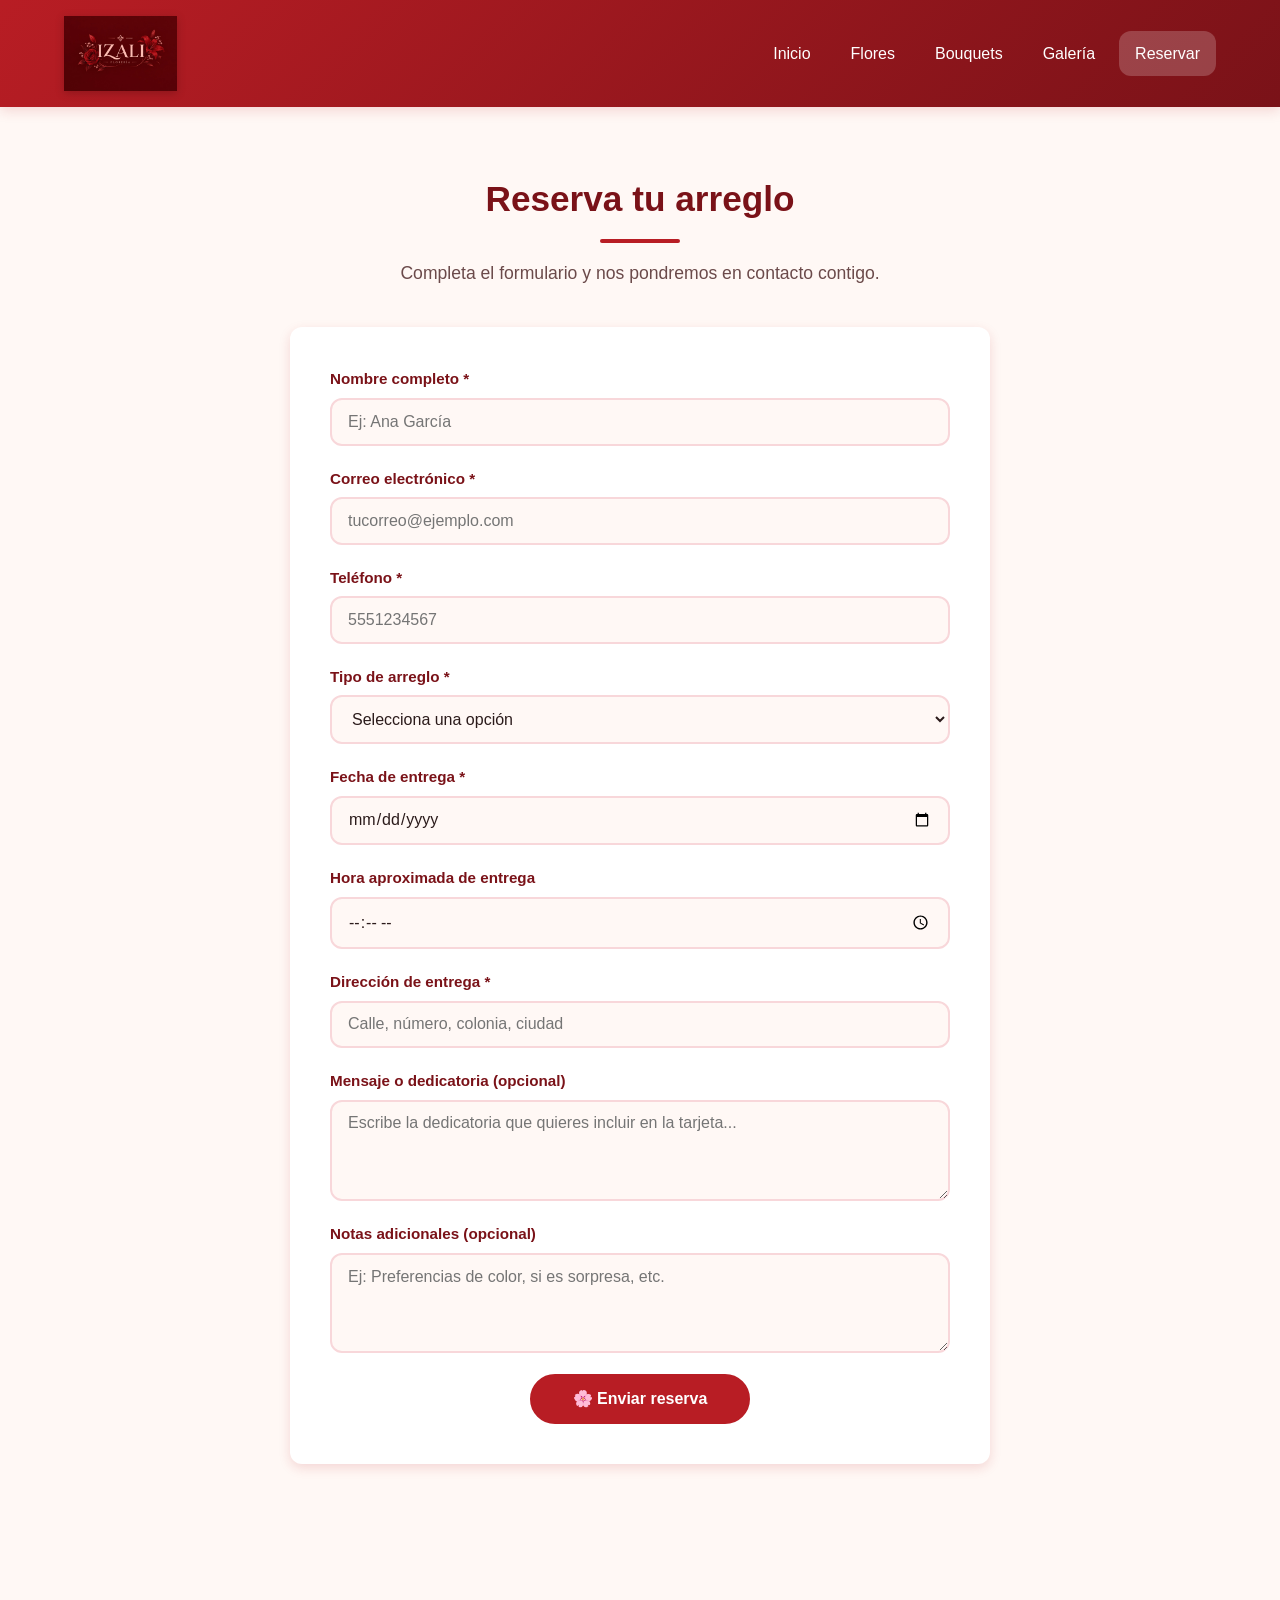
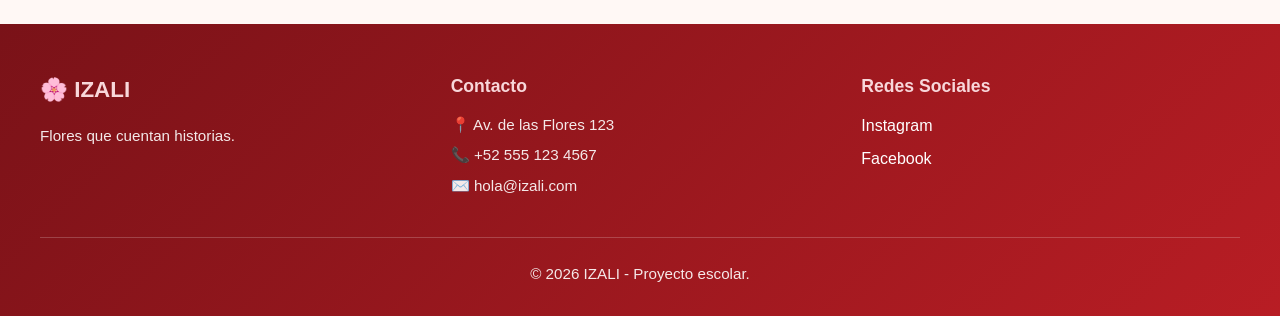
==== reservar.html @ ff6a29dd "Add files via upload" ====
<!DOCTYPE html>
<html lang="es">
<head>
    <meta charset="UTF-8">
    <meta name="viewport" content="width=device-width, initial-scale=1.0">
    <title>Reservar - IZALI</title>
    <link rel="stylesheet" href="css/estilos.css">
</head>
<body>
    <header class="header">
        <div class="contenedor-header">
            <a href="index.html" class="logo">
                <img src="img/logo.png.jpeg" alt="IZALI Florería" class="logo-img">
            </a>
            <button class="menu-toggle" id="menuToggle" aria-label="Abrir menú">☰</button>
            <nav class="nav" id="nav">
                <ul>
                    <li><a href="index.html">Inicio</a></li>
                    <li><a href="flores.html">Flores</a></li>
                    <li><a href="bouquets.html">Bouquets</a></li>
                    <li><a href="galeria.html">Galería</a></li>
                    <li><a href="reservar.html" class="activo">Reservar</a></li>
                </ul>
            </nav>
        </div>
    </header>

    <section class="seccion">
        <h1 class="titulo-seccion">Reserva tu arreglo</h1>
        <p class="subtitulo">Completa el formulario y nos pondremos en contacto contigo.</p>

        <!-- FORMULARIO CON FORMSUBMIT (AJAX) -->
        <form 
            class="formulario" 
            id="formReserva" 
            action="https://formsubmit.co/izaliflor@gmail.com" 
            method="POST" 
            novalidate>

            <!-- ⚙️ CONFIGURACIÓN DE FORMSUBMIT -->
            <input type="hidden" name="_subject" value="🌸 Nueva reserva de IZALI">
            <input type="hidden" name="_captcha" value="false">
            <input type="hidden" name="_template" value="table">
            <input type="hidden" name="_replyto" value="email">
            <input type="text" name="_honey" style="display:none">

            <div class="campo">
                <label for="nombre">Nombre completo *</label>
                <input type="text" id="nombre" name="nombre" required placeholder="Ej: Ana García">
            </div>

            <div class="campo">
                <label for="email">Correo electrónico *</label>
                <input type="email" id="email" name="email" required placeholder="tucorreo@ejemplo.com">
            </div>

            <div class="campo">
                <label for="telefono">Teléfono *</label>
                <input type="tel" id="telefono" name="telefono" required placeholder="5551234567">
            </div>

            <div class="campo">
                <label for="tipo">Tipo de arreglo *</label>
                <select id="tipo" name="tipo" required>
                    <option value="">Selecciona una opción</option>
                    <option value="Bouquet Romance">Bouquet Romance</option>
                    <option value="Bouquet Primaveral">Bouquet Primaveral</option>
                    <option value="Bouquet Alegría">Bouquet Alegría</option>
                    <option value="Bouquet Elegante">Bouquet Elegante</option>
                    <option value="Bouquet Amistad">Bouquet Amistad</option>
                    <option value="Bouquet Premium IZALI">Bouquet Premium IZALI</option>
                    <option value="Arreglo personalizado">Arreglo personalizado</option>
                </select>
            </div>

            <div class="campo">
                <label for="fecha">Fecha de entrega *</label>
                <input type="date" id="fecha" name="fecha" required>
            </div>

            <div class="campo">
                <label for="hora">Hora aproximada de entrega</label>
                <input type="time" id="hora" name="hora">
            </div>

            <div class="campo">
                <label for="direccion">Dirección de entrega *</label>
                <input type="text" id="direccion" name="direccion" required placeholder="Calle, número, colonia, ciudad">
            </div>

            <div class="campo">
                <label for="mensaje">Mensaje o dedicatoria (opcional)</label>
                <textarea id="mensaje" name="mensaje" rows="4" placeholder="Escribe la dedicatoria que quieres incluir en la tarjeta..."></textarea>
            </div>

            <div class="campo">
                <label for="notas">Notas adicionales (opcional)</label>
                <textarea id="notas" name="notas" rows="3" placeholder="Ej: Preferencias de color, si es sorpresa, etc."></textarea>
            </div>

            <button type="submit" class="btn btn-primario" style="align-self: center; min-width: 220px;" id="btnEnviar">
                🌸 Enviar reserva
            </button>

            <!-- Mensaje de éxito que aparece sin salir de la página -->
            <div id="mensajeExito" class="mensaje-exito" style="display:none;">
                <h3>¡Gracias por tu reserva! 🌷</h3>
                <p>Hemos recibido tu pedido. Te contactaremos pronto para confirmar.</p>
            </div>

            <!-- Mensaje de error -->
            <div id="mensajeError" class="mensaje-error" style="display:none;">
                <h3>⚠️ Ups, algo salió mal</h3>
                <p>Por favor intenta de nuevo o contáctanos por WhatsApp.</p>
            </div>
        </form>
    </section>

    <footer class="footer">
        <div class="footer-contenido">
            <div><h3>🌸 IZALI</h3><p>Flores que cuentan historias.</p></div>
            <div>
                <h4>Contacto</h4>
                <p>📍 Av. de las Flores 123</p>
                <p>📞 +52 555 123 4567</p>
                <p>✉️ hola@izali.com</p>
            </div>
            <div>
                <h4>Redes Sociales</h4>
                <ul class="redes">
                    <li>
                        <a href="https://www.instagram.com/izali.fl?mdxt=MWFzYnc0ajNnMmxjNQ%3D%3D&utm_source=qr" 
                           target="_blank" rel="noopener noreferrer">
                             Instagram
                        </a>
                    </li>
                    <li>
                        <a href="https://www.facebook.com/share/1CXx3NkuYP/?mibextid=wwXIfr" 
                           target="_blank" rel="noopener noreferrer">
                             Facebook
                        </a>
                    </li>
                </ul>
            </div>
        </div>
        <p class="copyright">© 2026 IZALI - Proyecto escolar.</p>
    </footer>

    <script src="js/script.js"></script>
</body>
</html>
---- css/estilos.css ----
/* ============================================
   IZALI - Florería | Estilos principales
   Paleta: Tonos rojos
   ============================================ */

/* ---------- Variables de color ---------- */
:root {
    --rojo-principal: #b81d24;
    --rojo-oscuro: #7a1218;
    --rojo-claro: #e63946;
    --rojo-suave: #fde8e8;
    --rosa-pastel: #f8d7da;
    --crema: #fff8f5;
    --texto-oscuro: #2b1b1b;
    --texto-claro: #6b4a4a;
    --blanco: #ffffff;
    --sombra: 0 4px 12px rgba(184, 29, 36, 0.15);
    --sombra-hover: 0 8px 20px rgba(184, 29, 36, 0.25);
    --radio: 12px;
    --transicion: all 0.3s ease;
}

/* ---------- Reset básico ---------- */
* {
    margin: 0;
    padding: 0;
    box-sizing: border-box;
}

html {
    scroll-behavior: smooth;
}

body {
    font-family: 'Segoe UI', Tahoma, Geneva, Verdana, sans-serif;
    background-color: var(--crema);
    color: var(--texto-oscuro);
    line-height: 1.6;
    font-size: 16px;
}

img {
    max-width: 100%;
    display: block;
}

a {
    color: var(--rojo-principal);
    text-decoration: none;
    transition: var(--transicion);
}

a:hover {
    color: var(--rojo-oscuro);
}

/* ---------- Encabezado / Navegación ---------- */
.header {
    background: linear-gradient(135deg, var(--rojo-principal), var(--rojo-oscuro));
    box-shadow: var(--sombra);
    position: sticky;
    top: 0;
    z-index: 1000;
}

.contenedor-header {
    max-width: 1200px;
    margin: 0 auto;
    padding: 1rem 1.5rem;
    display: flex;
    justify-content: space-between;
    align-items: center;
    flex-wrap: wrap;
}

/* Logo con imagen */
.logo-img {
    height: 75px;      /* ← antes 55, ahora 75 */
    width: auto;
    display: block;
    transition: all 0.3s ease;
    filter: drop-shadow(0 2px 4px rgba(0, 0, 0, 0.2));
}

.logo {
    display: flex;
    align-items: center;
    padding: 0;
    margin: 0;
}

.logo:hover .logo-img {
    transform: scale(1.05);
}

.nav ul {
    list-style: none;
    display: flex;
    gap: 0.5rem;
    flex-wrap: wrap;
}

.nav a {
    color: var(--blanco);
    padding: 0.6rem 1rem;
    border-radius: var(--radio);
    font-weight: 500;
    display: block;
    transition: var(--transicion);
}

.nav a:hover,
.nav a.activo {
    background-color: rgba(255, 255, 255, 0.2);
    color: var(--blanco);
}

/* Botón hamburguesa (móvil) */
.menu-toggle {
    display: none;
    background: none;
    border: none;
    color: var(--blanco);
    font-size: 1.8rem;
    cursor: pointer;
    padding: 0.3rem 0.6rem;
    border-radius: var(--radio);
}

.menu-toggle:hover {
    background-color: rgba(255, 255, 255, 0.15);
}

/* ---------- Hero (portada) ---------- */
.hero {
    background: linear-gradient(rgba(122, 18, 24, 0.75), rgba(184, 29, 36, 0.75)),
                url('https://images.unsplash.com/photo-1490750967868-88aa4486c946?w=1600') center/cover;
    color: var(--blanco);
    padding: 6rem 1.5rem;
    text-align: center;
}

.hero-contenido {
    max-width: 800px;
    margin: 0 auto;
}

.hero h1 {
    font-size: 3rem;
    margin-bottom: 1rem;
    text-shadow: 2px 2px 6px rgba(0, 0, 0, 0.4);
}

.hero h1 span {
    color: var(--rosa-pastel);
    font-style: italic;
}

.hero p {
    font-size: 1.15rem;
    margin-bottom: 2rem;
    text-shadow: 1px 1px 4px rgba(0, 0, 0, 0.4);
}

.hero-botones {
    display: flex;
    gap: 1rem;
    justify-content: center;
    flex-wrap: wrap;
}

/* ---------- Botones ---------- */
.btn {
    display: inline-block;
    padding: 0.85rem 2rem;
    border-radius: 50px;
    font-weight: 600;
    font-size: 1rem;
    cursor: pointer;
    border: 2px solid transparent;
    transition: var(--transicion);
    text-align: center;
}

.btn-primario {
    background-color: var(--rojo-principal);
    color: var(--blanco);
    border-color: var(--rojo-principal);
}

.btn-primario:hover {
    background-color: var(--rojo-oscuro);
    border-color: var(--rojo-oscuro);
    color: var(--blanco);
    transform: translateY(-2px);
    box-shadow: var(--sombra-hover);
}

.btn-secundario {
    background-color: transparent;
    color: var(--blanco);
    border-color: var(--blanco);
}

.btn-secundario:hover {
    background-color: var(--blanco);
    color: var(--rojo-principal);
    transform: translateY(-2px);
}

.btn-pequeno {
    padding: 0.5rem 1.3rem;
    font-size: 0.9rem;
}

.centrado {
    text-align: center;
    margin-top: 2rem;
}

/* ---------- Secciones ---------- */
.seccion {
    max-width: 1200px;
    margin: 0 auto;
    padding: 4rem 1.5rem;
}

.seccion-fondo {
    background-color: var(--rojo-suave);
    max-width: 100%;
    border-radius: 0;
}

.titulo-seccion {
    text-align: center;
    color: var(--rojo-oscuro);
    font-size: 2.2rem;
    margin-bottom: 1rem;
    position: relative;
    padding-bottom: 1rem;
}

.titulo-seccion::after {
    content: '';
    position: absolute;
    bottom: 0;
    left: 50%;
    transform: translateX(-50%);
    width: 80px;
    height: 4px;
    background-color: var(--rojo-principal);
    border-radius: 2px;
}

.subtitulo {
    text-align: center;
    color: var(--texto-claro);
    font-size: 1.1rem;
    margin-bottom: 2.5rem;
}

.subtitulo-video {
    text-align: center;
    color: var(--rojo-oscuro);
    font-size: 1.5rem;
    margin: 2rem 0 1rem;
}

/* ---------- Sobre nosotros ---------- */
.sobre-nosotros {
    display: grid;
    grid-template-columns: 1fr 1fr;
    gap: 2.5rem;
    align-items: center;
    margin-top: 2rem;
}

.sobre-nosotros h3 {
    color: var(--rojo-principal);
    margin: 1.2rem 0 0.5rem;
    font-size: 1.3rem;
}

.sobre-nosotros h3:first-child {
    margin-top: 0;
}

.sobre-nosotros img {
    border-radius: var(--radio);
    box-shadow: var(--sombra);
    width: 100%;
    height: 100%;
    object-fit: cover;
}

/* ---------- Tarjetas de servicios ---------- */
.tarjetas {
    display: grid;
    grid-template-columns: repeat(auto-fit, minmax(230px, 1fr));
    gap: 1.5rem;
    margin-top: 2rem;
}

.tarjeta {
    background-color: var(--blanco);
    padding: 2rem 1.5rem;
    border-radius: var(--radio);
    box-shadow: var(--sombra);
    text-align: center;
    transition: var(--transicion);
    border-top: 4px solid var(--rojo-principal);
}

.tarjeta:hover {
    transform: translateY(-6px);
    box-shadow: var(--sombra-hover);
}

.tarjeta-icono {
    font-size: 2.5rem;
    margin-bottom: 1rem;
}

.tarjeta h3 {
    color: var(--rojo-oscuro);
    margin-bottom: 0.5rem;
    font-size: 1.15rem;
}

.tarjeta p {
    color: var(--texto-claro);
    font-size: 0.95rem;
}

/* ---------- Grid de flores (index) ---------- */
.grid-flores {
    display: grid;
    grid-template-columns: repeat(auto-fit, minmax(260px, 1fr));
    gap: 2rem;
    margin-top: 2rem;
}

.flor-card {
    background-color: var(--blanco);
    border-radius: var(--radio);
    overflow: hidden;
    box-shadow: var(--sombra);
    transition: var(--transicion);
}

.flor-card:hover {
    transform: translateY(-6px);
    box-shadow: var(--sombra-hover);
}

.flor-card img {
    width: 100%;
    height: 220px;
    object-fit: cover;
}

.flor-info {
    padding: 1.2rem;
}

.flor-info h3 {
    color: var(--rojo-principal);
    margin-bottom: 0.5rem;
}

.flor-info p {
    color: var(--texto-claro);
    font-size: 0.95rem;
}

/* ---------- Lista detallada de flores ---------- */
.lista-flores {
    display: flex;
    flex-direction: column;
    gap: 2.5rem;
    margin-top: 2rem;
}

.flor-detalle {
    display: grid;
    grid-template-columns: 1fr 1.3fr;
    gap: 2rem;
    background-color: var(--blanco);
    border-radius: var(--radio);
    overflow: hidden;
    box-shadow: var(--sombra);
    transition: var(--transicion);
}

.flor-detalle:hover {
    box-shadow: var(--sombra-hover);
}

.flor-detalle:nth-child(even) {
    direction: rtl;
}

.flor-detalle:nth-child(even) .flor-texto {
    direction: ltr;
}

.flor-imagen img {
    width: 100%;
    height: 100%;
    min-height: 300px;
    object-fit: cover;
}

.flor-texto {
    padding: 2rem;
}

.flor-texto h2 {
    color: var(--rojo-oscuro);
    margin-bottom: 1rem;
    font-size: 1.6rem;
}

.flor-texto p {
    margin-bottom: 0.6rem;
    color: var(--texto-oscuro);
}

.flor-texto strong {
    color: var(--rojo-principal);
}

.flor-texto .btn {
    margin-top: 1rem;
}

/* ---------- Bouquets ---------- */
.grid-bouquets {
    display: grid;
    grid-template-columns: repeat(auto-fit, minmax(280px, 1fr));
    gap: 2rem;
    margin-top: 2rem;
}

.bouquet-card {
    background-color: var(--blanco);
    border-radius: var(--radio);
    overflow: hidden;
    box-shadow: var(--sombra);
    transition: var(--transicion);
    display: flex;
    flex-direction: column;
}

.bouquet-card:hover {
    transform: translateY(-6px);
    box-shadow: var(--sombra-hover);
}

.bouquet-card img {
    width: 100%;
    height: 260px;
    object-fit: cover;
}

.bouquet-info {
    padding: 1.5rem;
    display: flex;
    flex-direction: column;
    flex: 1;
}

.bouquet-info h3 {
    color: var(--rojo-principal);
    margin-bottom: 0.5rem;
}

.precio {
    color: var(--rojo-oscuro);
    font-size: 1.3rem;
    font-weight: bold;
    margin-bottom: 0.8rem;
}

.bouquet-info p {
    color: var(--texto-claro);
    margin-bottom: 0.6rem;
    font-size: 0.95rem;
}

.bouquet-info small {
    display: block;
    margin-bottom: 1rem;
    color: var(--texto-oscuro);
}

.bouquet-info .btn {
    margin-top: auto;
    align-self: flex-start;
}

/* ---------- Galería ---------- */
.video-contenedor {
    max-width: 900px;
    margin: 0 auto 3rem;
    background-color: var(--blanco);
    padding: 1.5rem;
    border-radius: var(--radio);
    box-shadow: var(--sombra);
}

.video-contenedor video {
    border-radius: var(--radio);
    margin-bottom: 0.5rem;
}

.nota {
    text-align: center;
    color: var(--texto-claro);
    font-size: 0.85rem;
    font-style: italic;
}

.nota code {
    background-color: var(--rojo-suave);
    padding: 0.2rem 0.4rem;
    border-radius: 4px;
    color: var(--rojo-oscuro);
    font-family: 'Courier New', monospace;
}

.galeria {
    display: grid;
    grid-template-columns: repeat(auto-fit, minmax(200px, 1fr));
    gap: 1rem;
    margin-top: 1.5rem;
}

.galeria img {
    width: 100%;
    height: 200px;
    object-fit: cover;
    border-radius: var(--radio);
    cursor: pointer;
    transition: var(--transicion);
    box-shadow: var(--sombra);
}

.galeria img:hover {
    transform: scale(1.04);
    box-shadow: var(--sombra-hover);
}

/* Lightbox */
.lightbox {
    display: none;
    position: fixed;
    z-index: 2000;
    left: 0;
    top: 0;
    width: 100%;
    height: 100%;
    background-color: rgba(0, 0, 0, 0.9);
    justify-content: center;
    align-items: center;
    padding: 2rem;
}

.lightbox.activo {
    display: flex;
}

.lightbox img {
    max-width: 90%;
    max-height: 90vh;
    border-radius: var(--radio);
    box-shadow: 0 0 30px rgba(255, 255, 255, 0.3);
}

.cerrar-lightbox {
    position: absolute;
    top: 20px;
    right: 40px;
    color: var(--blanco);
    font-size: 3rem;
    font-weight: bold;
    cursor: pointer;
    transition: var(--transicion);
}

.cerrar-lightbox:hover {
    color: var(--rojo-claro);
}

/* ---------- Formulario ---------- */
.formulario {
    max-width: 700px;
    margin: 2rem auto;
    background-color: var(--blanco);
    padding: 2.5rem;
    border-radius: var(--radio);
    box-shadow: var(--sombra);
    display: flex;
    flex-direction: column;
    gap: 1.3rem;
}

.campo {
    display: flex;
    flex-direction: column;
    gap: 0.4rem;
}

.campo label {
    color: var(--rojo-oscuro);
    font-weight: 600;
    font-size: 0.95rem;
}

.campo input,
.campo select,
.campo textarea {
    padding: 0.8rem 1rem;
    border: 2px solid var(--rosa-pastel);
    border-radius: var(--radio);
    font-size: 1rem;
    font-family: inherit;
    background-color: var(--crema);
    color: var(--texto-oscuro);
    transition: var(--transicion);
}

.campo input:focus,
.campo select:focus,
.campo textarea:focus {
    outline: none;
    border-color: var(--rojo-principal);
    background-color: var(--blanco);
    box-shadow: 0 0 0 3px rgba(184, 29, 36, 0.15);
}

.campo textarea {
    resize: vertical;
    min-height: 100px;
}

.campo small {
    color: var(--texto-claro);
    font-size: 0.85rem;
}

/* Mensaje de éxito */
.mensaje-exito {
    display: none;
    background-color: #d4edda;
    color: #155724;
    padding: 1rem 1.5rem;
    border-radius: var(--radio);
    border-left: 5px solid #28a745;
    margin-top: 1rem;
    text-align: center;
}

.mensaje-exito.activo {
    display: block;
}

/* ---------- Pie de página ---------- */
.footer {
    background: linear-gradient(135deg, var(--rojo-oscuro), var(--rojo-principal));
    color: var(--blanco);
    padding: 3rem 1.5rem 1.5rem;
    margin-top: 4rem;
}

.footer-contenido {
    max-width: 1200px;
    margin: 0 auto;
    display: grid;
    grid-template-columns: repeat(auto-fit, minmax(220px, 1fr));
    gap: 2rem;
    padding-bottom: 2rem;
    border-bottom: 1px solid rgba(255, 255, 255, 0.2);
}

.footer h3 {
    color: var(--rosa-pastel);
    margin-bottom: 1rem;
    font-size: 1.4rem;
}

.footer h4 {
    color: var(--rosa-pastel);
    margin-bottom: 0.8rem;
    font-size: 1.1rem;
}

.footer p {
    margin-bottom: 0.4rem;
    font-size: 0.95rem;
    color: rgba(255, 255, 255, 0.9);
}

.redes {
    list-style: none;
}

.redes li {
    margin-bottom: 0.5rem;
}

.redes a {
    color: var(--blanco);
    transition: var(--transicion);
    display: inline-block;
}

.redes a:hover {
    color: var(--rosa-pastel);
    transform: translateX(5px);
}

.copyright {
    text-align: center;
    padding-top: 1.5rem;
    font-size: 0.9rem;
    color: rgba(255, 255, 255, 0.75);
}

/* ============================================
   RESPONSIVE (móvil y tablet)
   ============================================ */

@media (max-width: 900px) {
    .sobre-nosotros {
        grid-template-columns: 1fr;
    }

    .flor-detalle {
        grid-template-columns: 1fr;
    }

    .flor-detalle:nth-child(even) {
        direction: ltr;
    }
}

@media (max-width: 768px) {
    .hero h1 {
        font-size: 2.2rem;
    }

    .hero p {
        font-size: 1rem;
    }

    .titulo-seccion {
        font-size: 1.8rem;
    }

    .menu-toggle {
        display: block;
    }

    .nav {
        width: 100%;
        max-height: 0;
        overflow: hidden;
        transition: max-height 0.4s ease;
    }

    .nav.abierto {
        max-height: 500px;
        margin-top: 1rem;
    }

    .nav ul {
        flex-direction: column;
        width: 100%;
        gap: 0;
    }

    .nav a {
        padding: 0.9rem 1rem;
        border-radius: 0;
        border-bottom: 1px solid rgba(255, 255, 255, 0.15);
    }

    .contenedor-header {
        padding: 0.8rem 1rem;
    }

    .logo {
        font-size: 1.5rem;
    }

    .seccion {
        padding: 2.5rem 1rem;
    }

    .formulario {
        padding: 1.5rem;
    }

    .hero {
        padding: 4rem 1rem;
    }

    .hero-botones {
        flex-direction: column;
        align-items: stretch;
    }

    .btn {
        width: 100%;
    }

    .galeria {
        grid-template-columns: repeat(auto-fit, minmax(140px, 1fr));
    }

    .galeria img {
        height: 140px;
    }

    .cerrar-lightbox {
        right: 20px;
        font-size: 2.3rem;
    }
}

@media (max-width: 480px) {
    .hero h1 {
        font-size: 1.8rem;
    }

    .titulo-seccion {
        font-size: 1.5rem;
    }

    .flor-texto {
        padding: 1.3rem;
    }

    .bouquet-info {
        padding: 1.2rem;
    }
}

/* ---------- Accesibilidad ---------- */
:focus-visible {
    outline: 3px solid var(--rojo-claro);
    outline-offset: 2px;
}

@media (prefers-reduced-motion: reduce) {
    * {
        transition: none !important;
        animation: none !important;
    }
}
/* ---------- Mensajes del formulario ---------- */
.mensaje-exito {
    background-color: #d4edda;
    color: #155724;
    padding: 2rem;
    border-radius: var(--radio);
    border-left: 5px solid #28a745;
    text-align: center;
    margin-top: 1rem;
    animation: aparecer 0.5s ease;
}

.mensaje-exito h3 {
    color: #155724;
    margin-bottom: 0.5rem;
}

.mensaje-error {
    background-color: #f8d7da;
    color: #721c24;
    padding: 2rem;
    border-radius: var(--radio);
    border-left: 5px solid #dc3545;
    text-align: center;
    margin-top: 1rem;
    animation: aparecer 0.5s ease;
}

.mensaje-error h3 {
    color: #721c24;
    margin-bottom: 0.5rem;
}

@keyframes aparecer {
    from { opacity: 0; transform: translateY(-10px); }
    to { opacity: 1; transform: translateY(0); }
}
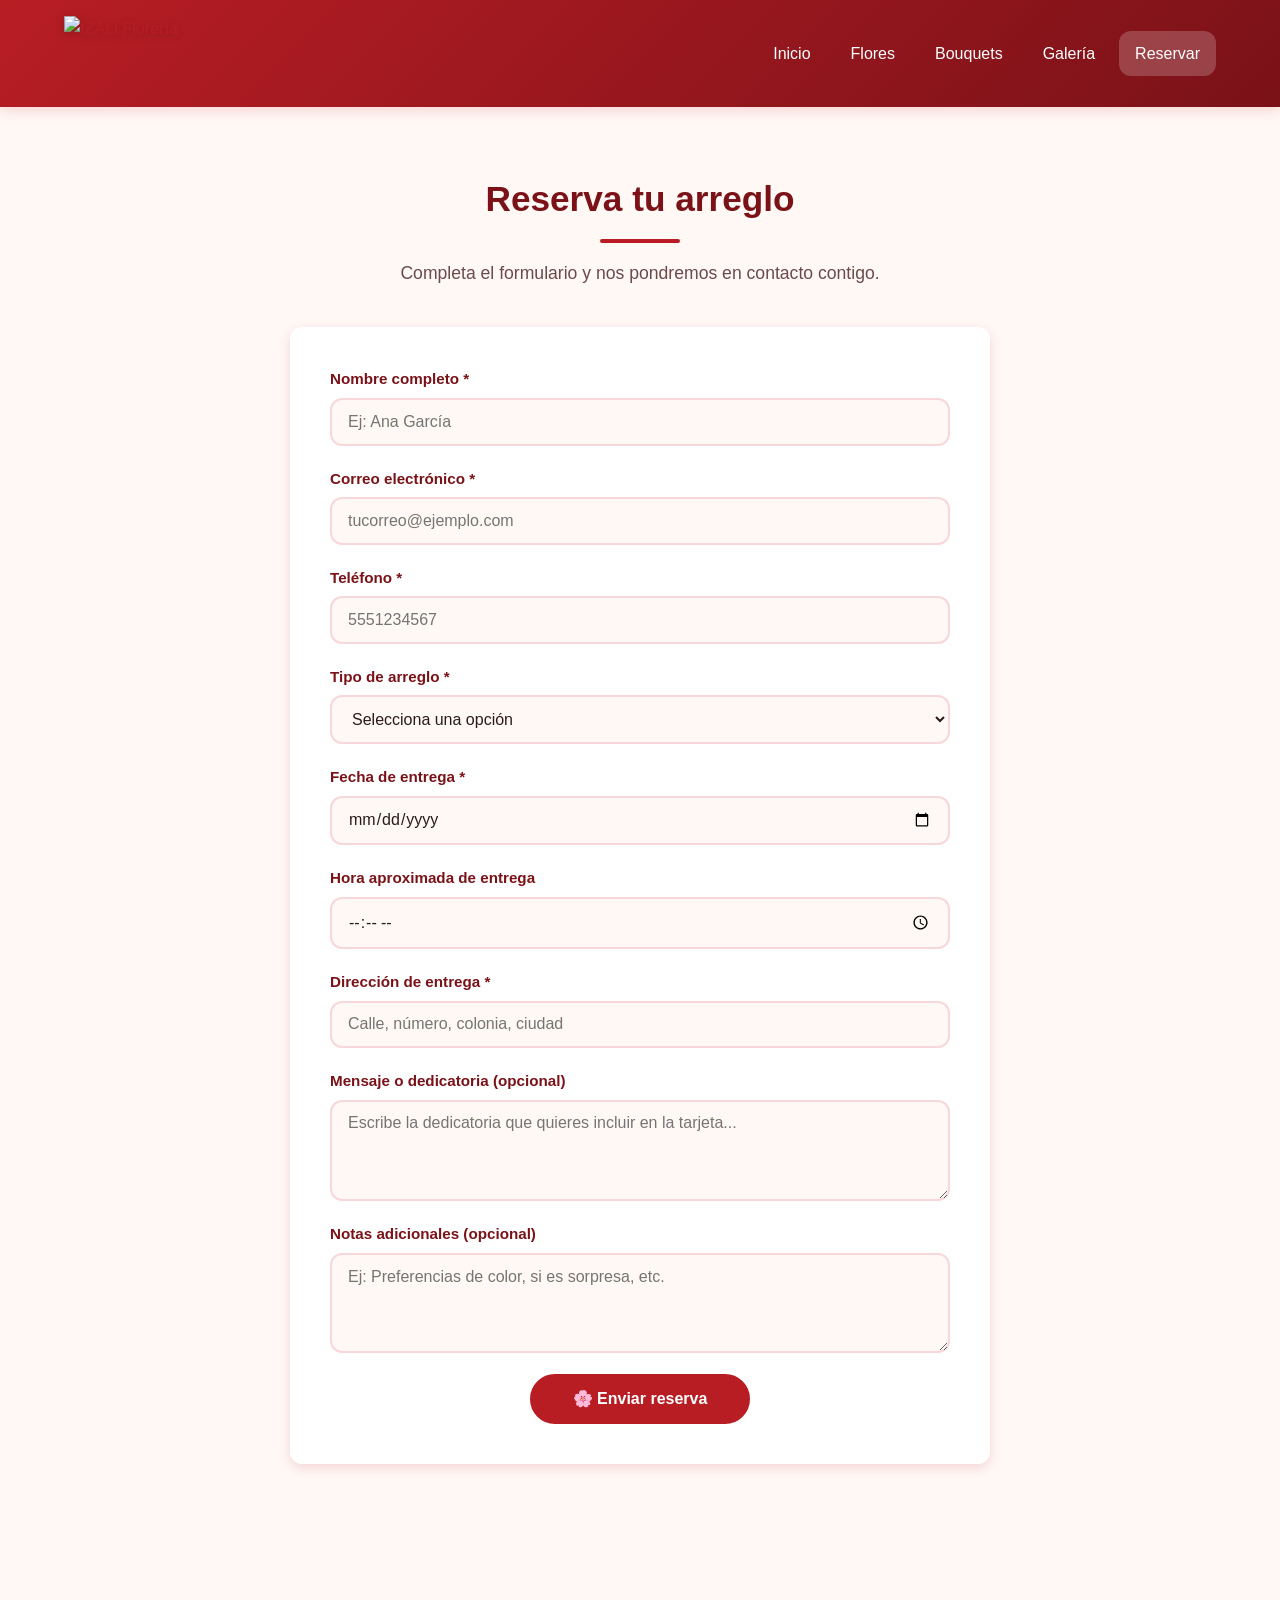
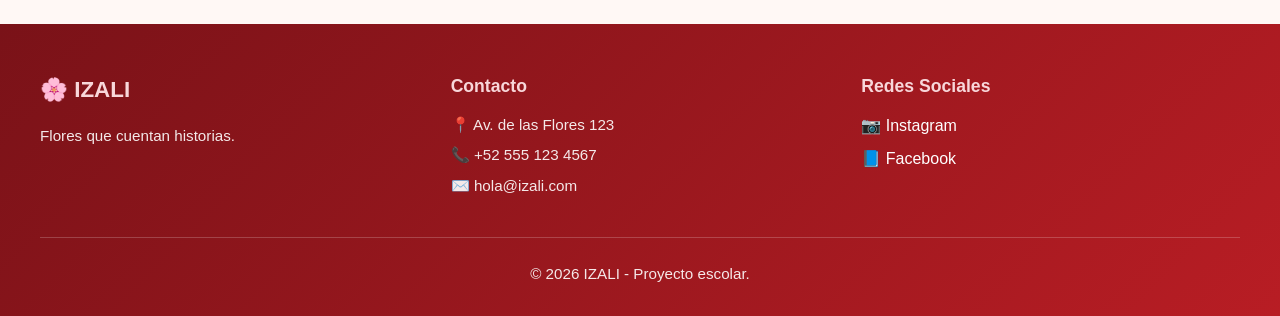
==== commit 71acb78e: "Revise reservar.html structure and content Updated the HTML structure and content for the reservatio" ====
--- a/reservar.html
+++ b/reservar.html
@@ -10,7 +10,7 @@
     <header class="header">
         <div class="contenedor-header">
             <a href="index.html" class="logo">
-                <img src="img/logo.png.jpeg" alt="IZALI Florería" class="logo-img">
+                <img src="img/logo.png" alt="IZALI Florería" class="logo-img">
             </a>
             <button class="menu-toggle" id="menuToggle" aria-label="Abrir menú">☰</button>
             <nav class="nav" id="nav">
@@ -43,6 +43,8 @@
             <input type="hidden" name="_template" value="table">
             <input type="hidden" name="_replyto" value="email">
             <input type="text" name="_honey" style="display:none">
+
+            <!-- ⚠️ NO incluir _next. El AJAX maneja la respuesta -->
 
             <div class="campo">
                 <label for="nombre">Nombre completo *</label>
@@ -102,7 +104,7 @@
                 🌸 Enviar reserva
             </button>
 
-            <!-- Mensaje de éxito que aparece sin salir de la página -->
+            <!-- Mensaje de éxito (aparece sin salir de la página) -->
             <div id="mensajeExito" class="mensaje-exito" style="display:none;">
                 <h3>¡Gracias por tu reserva! 🌷</h3>
                 <p>Hemos recibido tu pedido. Te contactaremos pronto para confirmar.</p>
@@ -131,21 +133,21 @@
                     <li>
                         <a href="https://www.instagram.com/izali.fl?mdxt=MWFzYnc0ajNnMmxjNQ%3D%3D&utm_source=qr" 
                            target="_blank" rel="noopener noreferrer">
-                             Instagram
+                            📷 Instagram
                         </a>
                     </li>
                     <li>
                         <a href="https://www.facebook.com/share/1CXx3NkuYP/?mibextid=wwXIfr" 
                            target="_blank" rel="noopener noreferrer">
-                             Facebook
+                            📘 Facebook
                         </a>
                     </li>
                 </ul>
             </div>
         </div>
-        <p class="copyright">© 2026 IZALI - Proyecto escolar.</p>
+        <p class="copyright">© 2025 IZALI - Proyecto escolar.</p>
     </footer>
 
     <script src="js/script.js"></script>
 </body>
-</html>+</html>
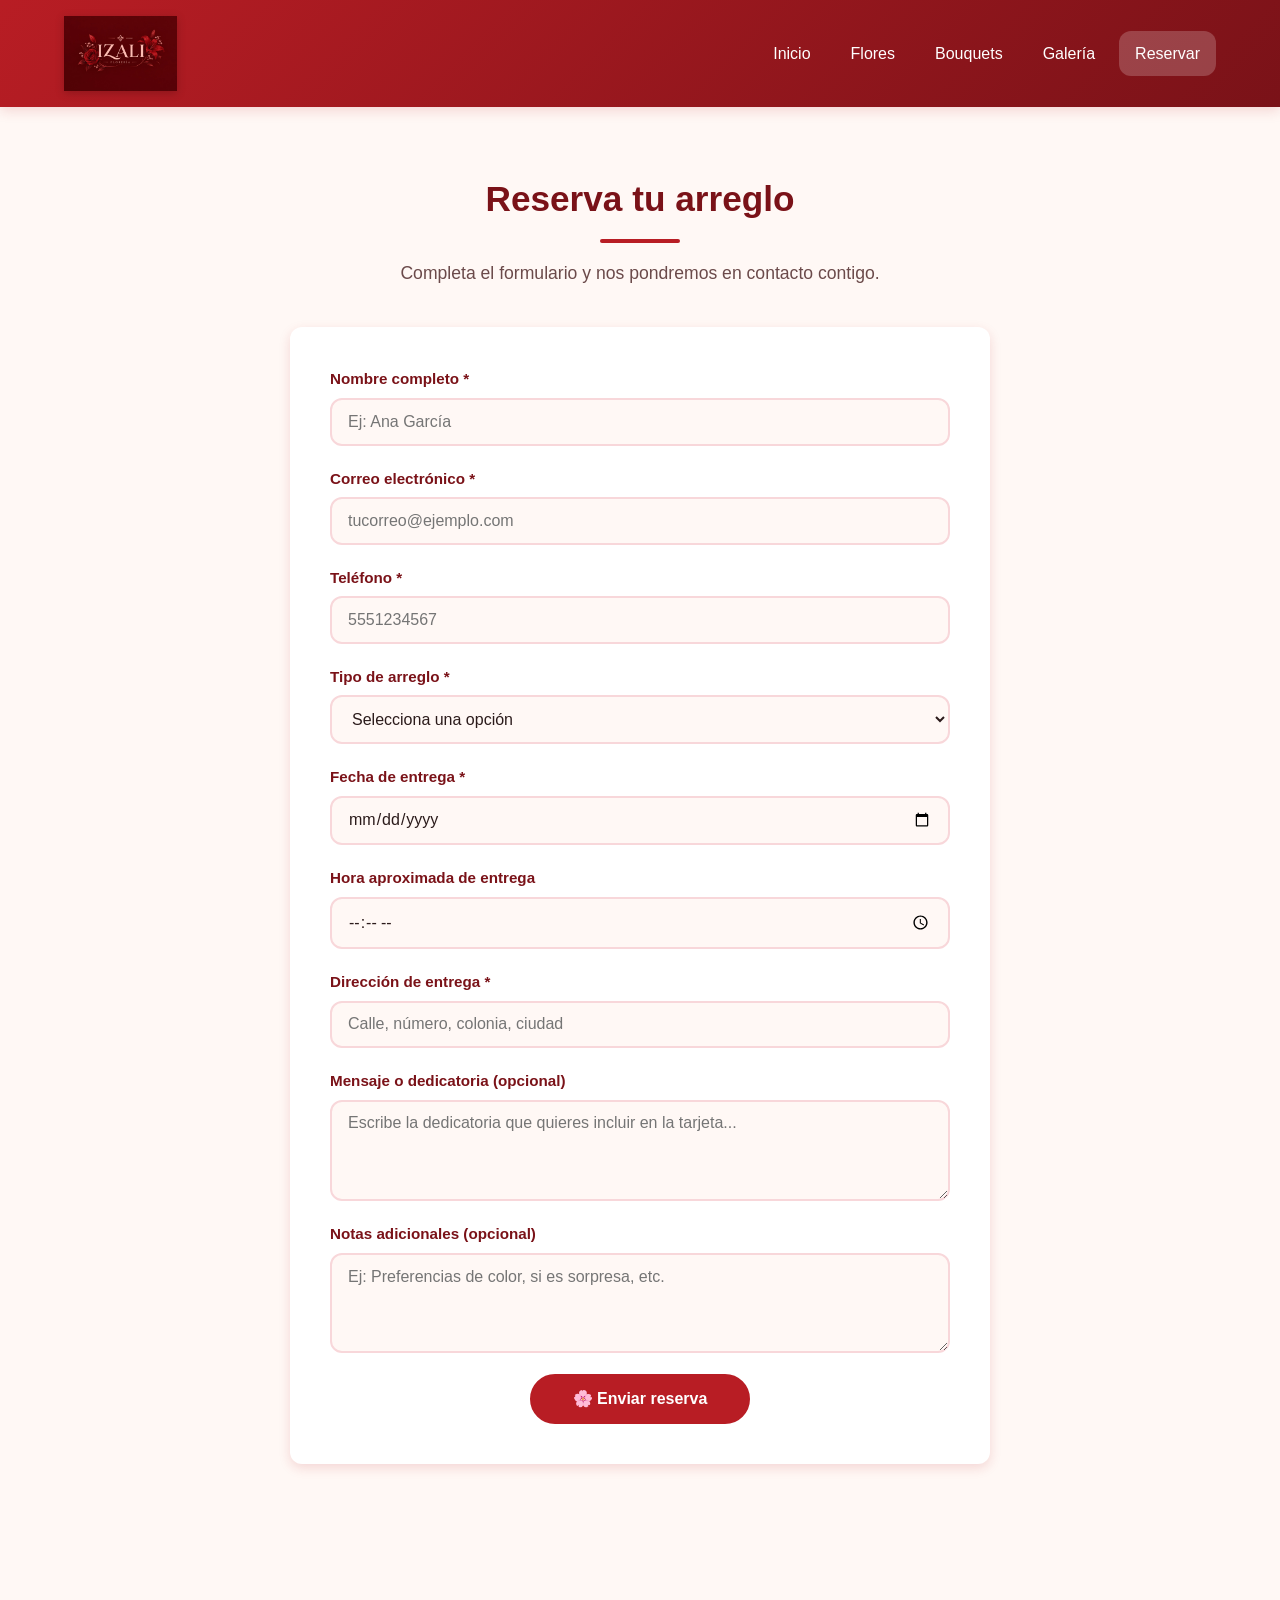
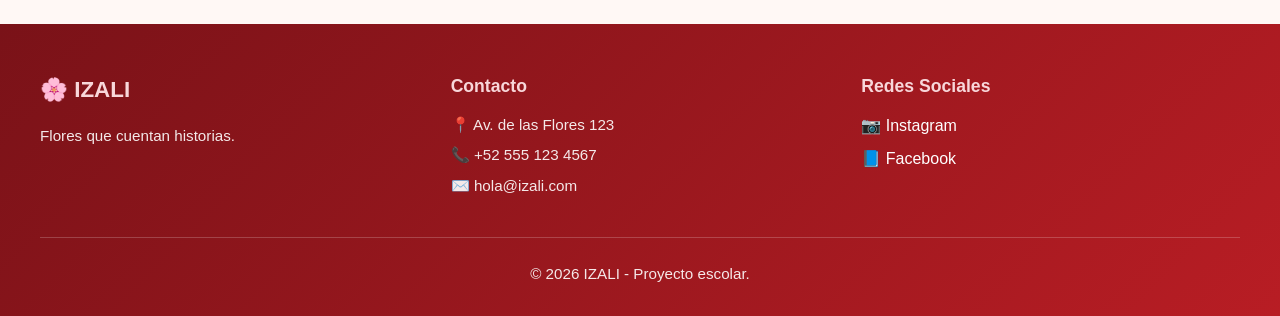
==== commit 93e2b6a3: "Update reservar.html" ====
--- a/reservar.html
+++ b/reservar.html
@@ -10,7 +10,7 @@
     <header class="header">
         <div class="contenedor-header">
             <a href="index.html" class="logo">
-                <img src="img/logo.png" alt="IZALI Florería" class="logo-img">
+                <img src="img/logo.png.jpeg" alt="IZALI Florería" class="logo-img">
             </a>
             <button class="menu-toggle" id="menuToggle" aria-label="Abrir menú">☰</button>
             <nav class="nav" id="nav">
@@ -33,7 +33,7 @@
         <form 
             class="formulario" 
             id="formReserva" 
-            action="https://formsubmit.co/izaliflor@gmail.com" 
+            action="https://formspree.io/f/xkjovlyd" 
             method="POST" 
             novalidate>
 
--- a/css/estilos.css
+++ b/css/estilos.css
@@ -859,6 +859,7 @@
         animation: none !important;
     }
 }
+
 /* ---------- Mensajes del formulario ---------- */
 .mensaje-exito {
     background-color: #d4edda;
@@ -895,4 +896,4 @@
 @keyframes aparecer {
     from { opacity: 0; transform: translateY(-10px); }
     to { opacity: 1; transform: translateY(0); }
-}+}
